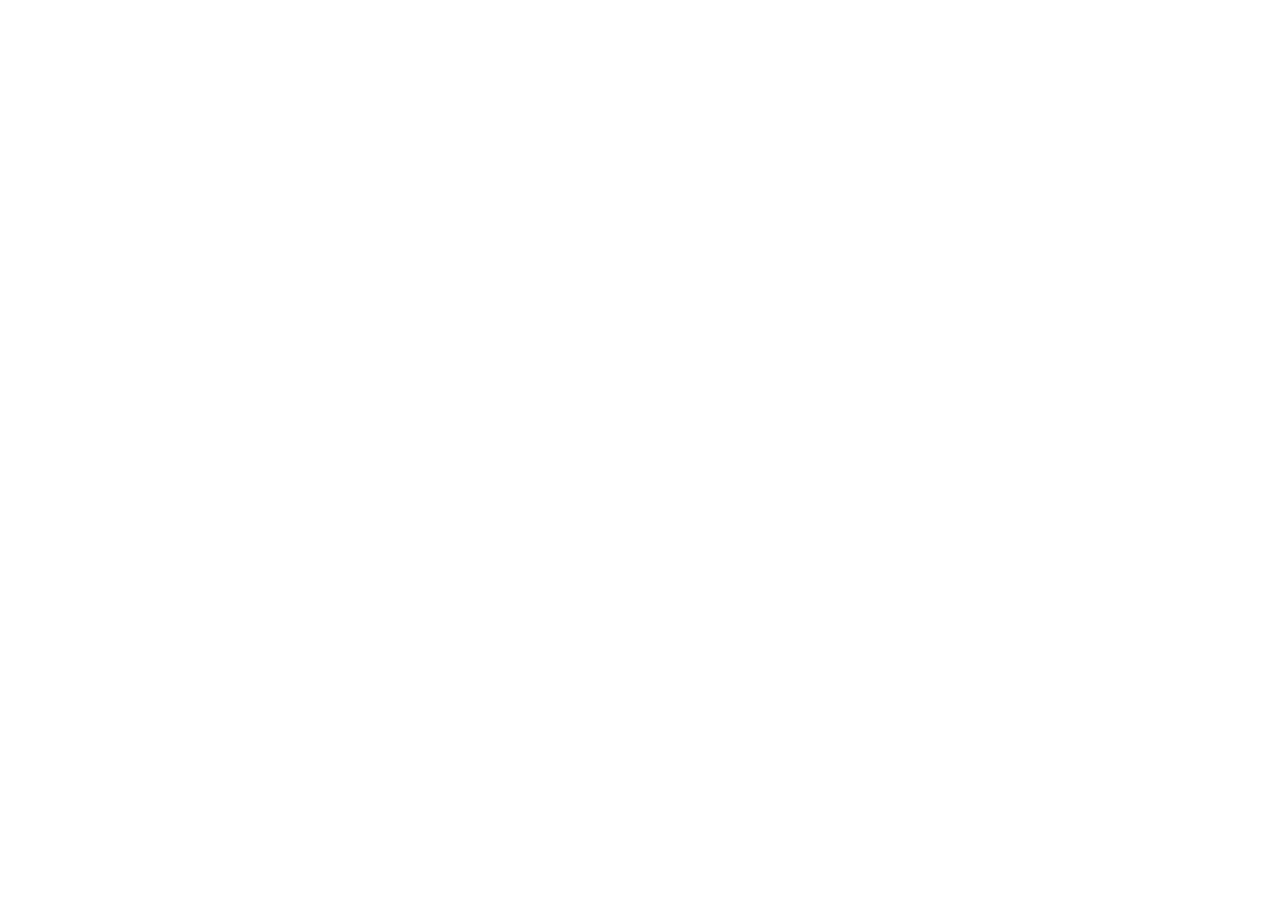
==== Pages/Games.html @ 5fd9ab2c "inital commit" ====
<!DOCTYPE html>

<html lang="en">
    <head>
        <meta charset="UTF-8">
        <meta name="viewport" content="width = device-width ,initial-scale = 1.0">
        <title>EarlyBird Home Page</title>
        <link rel="stylesheet" href="Games.css">
    </head>

    <body>
        <script src="ProjectCodeJS.js"></script>
    </body>


</html>
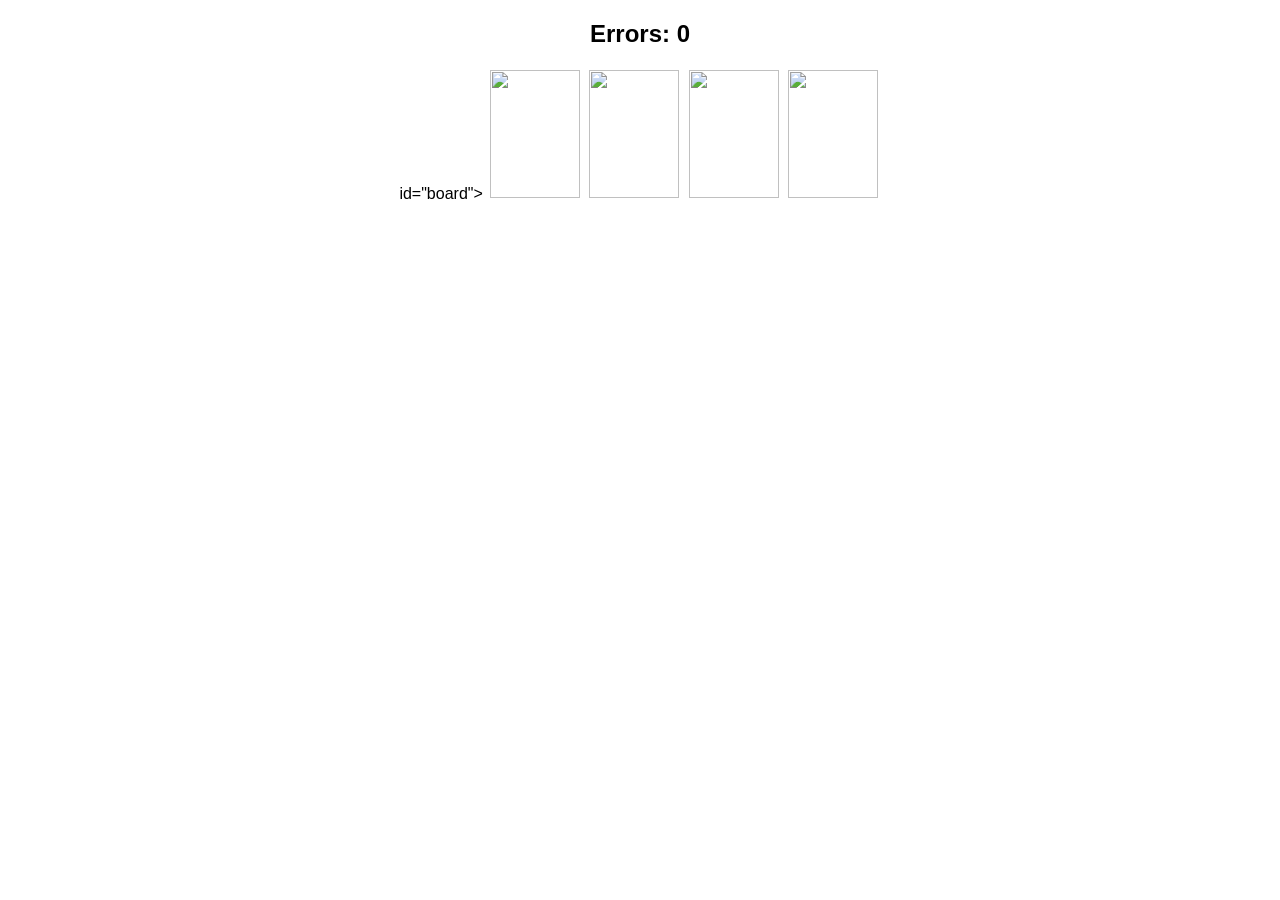
==== commit 9dc16515: "Games Code" ====
--- a/Pages/Games.html
+++ b/Pages/Games.html
@@ -1,16 +1,24 @@
 <!DOCTYPE html>
-
-<html lang="en">
+<html>
     <head>
         <meta charset="UTF-8">
-        <meta name="viewport" content="width = device-width ,initial-scale = 1.0">
-        <title>EarlyBird Home Page</title>
-        <link rel="stylesheet" href="Games.css">
+        <meta name="viewport" content="width=device-width, initial-scale=1.0">
+        <title>Pokemon Cards Match</title>
+        <link rel="stylesheet" href="../Style/Games.css">
     </head>
 
     <body>
-        <script src="ProjectCodeJS.js"></script>
+        <h2>Errors: <span id="errors">0</span></h2>
+        <div <script src="cards.js"></script>id="board">
+            <img id="0-0" class="card" src="water.jpg">
+            <img id="0-0" class="card" src="water.jpg">
+            <img id="0-0" class="card" src="water.jpg">
+            <img id="0-0" class="card" src="water.jpg">
+        </div>
+
+        <script src="../JS/Games.js"></script>
     </body>
+</html>
 
 
-</html>+  
--- a/Style/Games.css
+++ b/Style/Games.css
@@ -0,0 +1,24 @@
+ body {
+     background: url("./pokemon-bg.jpg");
+     background-size: cover;
+     font-family: arial, Helvetica, sans-serif;
+     text-align: center;
+
+     text-align: center;
+ }
+
+ #board {
+     height: 532px;
+     width: 475px;
+     margin: 0 auto;
+     display: flex;
+     flex-wrap: wrap;
+     background-color: whitesmoke;
+     boder: 10px solid lightgrey;
+ }
+
+ .card {
+     height: 128px;
+     width: 90px;
+     margin: 2.5px;
+ }
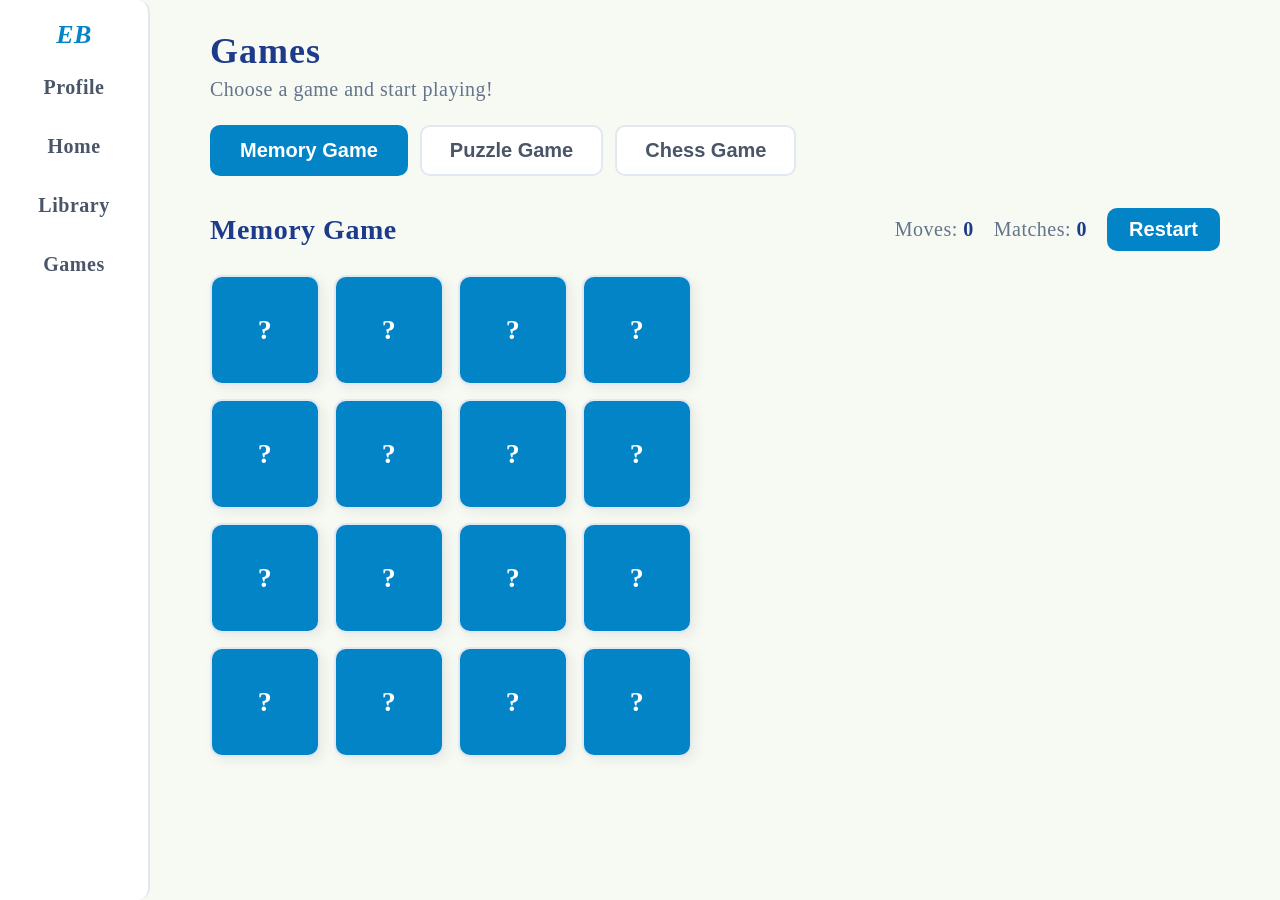
==== commit 29a3e6d9: "Half done games" ====
--- a/Pages/Games.html
+++ b/Pages/Games.html
@@ -1,24 +1,84 @@
 <!DOCTYPE html>
-<html>
+
+<html lang="en">
     <head>
         <meta charset="UTF-8">
         <meta name="viewport" content="width=device-width, initial-scale=1.0">
-        <title>Pokemon Cards Match</title>
+        <title>EarlyBird Games</title>
         <link rel="stylesheet" href="../Style/Games.css">
     </head>
 
     <body>
-        <h2>Errors: <span id="errors">0</span></h2>
-        <div <script src="cards.js"></script>id="board">
-            <img id="0-0" class="card" src="water.jpg">
-            <img id="0-0" class="card" src="water.jpg">
-            <img id="0-0" class="card" src="water.jpg">
-            <img id="0-0" class="card" src="water.jpg">
-        </div>
+        <nav class="navbar">
+            <p class="LogoName">EB</p>
+            <p class="navbaritem"><a href="Profile.html">Profile</a></p>
+            <p class="navbaritem"><a href="HomePage.html">Home</a></p>
+            <p class="navbaritem"><a href="Library.html">Library</a></p>
+            <p class="navbaritem"><a href="Games.html">Games</a></p>
+        </nav>
+
+        <main class="mainGames">
+
+            <h1 class="PageTitle">Games</h1>
+            <p class="PageSubtitle">Choose a game and start playing!</p>
+
+            <!-- Game tabs to switch between games-->
+            <div class="GameTabs">
+                <button class="TabButton active" data-game="memory">Memory Game</button> <!-- Active state so that page loads on it-->
+                <button class="TabButton" data-game="puzzle">Puzzle Game</button>
+                <button class="TabButton" data-game="chess">Chess Game</button>
+            </div>
+
+            <!-- Memory game -->
+            <section class="GamePanel active" id="game-memory">
+                <div class="GameHeader">
+                    <h2 class="GameTitle">Memory Game</h2>
+                    <div class="GameControls">
+                        <span class="GameStat">Moves: <b id="memoryMoves">0</b></span>
+                        <span class="GameStat">Matches: <b id="memoryMatches">0</b></span>
+                        <button class="ResetButton" id="memoryReset">Restart</button>
+                    </div>
+                </div>
+                <div class="MemoryGrid" id="memoryGrid"></div>
+                <div class="WinBanner" id="memoryWin">
+                    <p>You won!</p>
+                    <button class="ResetButton" id="memoryWinReset">Play Again</button>
+                </div>
+            </section>
+
+            <!-- Sliding puzzle game -->
+            <section class="GamePanel" id="game-puzzle">
+                <div class="GameHeader">
+                    <h2 class="GameTitle">Sliding Puzzle</h2>
+                    <div class="GameControls">
+                        <span class="GameStat">Moves: <b id="puzzleMoves">0</b></span>
+                        <button class="ResetButton" id="puzzleReset">Shuffle</button>
+                    </div>
+                </div>
+                <div class="PuzzleGrid" id="puzzleGrid"></div>
+                <div class="WinBanner" id="puzzleWin">
+                    <p>Puzzle solved!</p>
+                    <button class="ResetButton" id="puzzleWinReset">Play Again</button>
+                </div>
+            </section>
+
+            <!-- chess game -->
+            <section class="GamePanel" id="game-chess">
+                <div class="GameHeader">
+                    <h2 class="GameTitle">Chess</h2>
+                    <div class="GameControls">
+                        <span class="GameStat" id="chessTurn">White's turn</span>
+                        <button class="ResetButton" id="chessReset">Restart</button>
+                    </div>
+                </div>
+                <div class="ChessWrap">
+                    <div class="ChessBoard" id="chessBoard"></div>
+                </div>
+                <p class="ChessHint" id="chessStatus">Click any piece to select it, then click a square for it to move onto.</p>
+            </section>
+
+        </main>
 
         <script src="../JS/Games.js"></script>
     </body>
-</html>
-
-
-  +</html>
--- a/Style/Games.css
+++ b/Style/Games.css
@@ -1,24 +1,347 @@
- body {
-     background: url("./pokemon-bg.jpg");
-     background-size: cover;
-     font-family: arial, Helvetica, sans-serif;
-     text-align: center;
-
-     text-align: center;
- }
-
- #board {
-     height: 532px;
-     width: 475px;
-     margin: 0 auto;
-     display: flex;
-     flex-wrap: wrap;
-     background-color: whitesmoke;
-     boder: 10px solid lightgrey;
- }
-
- .card {
-     height: 128px;
-     width: 90px;
-     margin: 2.5px;
- }+/* Font and background colour*/
+* {
+    box-sizing: border-box;
+    margin: 0;
+    padding: 0;
+}
+
+body {
+    font-size: 26px;
+    letter-spacing: 0.5px;
+    background-color: #f7f9f3;
+    color: #333333;
+}
+
+/* Navbar*/
+.navbar {
+    display: flex;
+    flex-direction: column;
+    align-items: center;
+    gap: 16px;
+
+    position: fixed;
+    top: 0;
+    left: 0;
+    height: 100%;
+    width: 150px;
+    padding: 20px 10px;
+
+    background-color: #ffffff;
+    border-right: 2px solid #e2e8f0;
+    border-radius: 0 12px 12px 0;
+    z-index: 1;
+}
+
+.LogoName {
+    font-size: 26px;
+    font-style: italic;
+    font-weight: bold;
+    color: #0284c7;
+    text-align: center;
+}
+
+.navbar * { 
+    background-color: inherit; 
+}
+
+.navbaritem {
+    width: 100%;
+    text-align: center;
+}
+
+.navbaritem a {
+    display: block;
+    text-decoration: none;
+    color: #4a5568;
+    font-size: 20px;
+    font-weight: 600;
+    padding: 10px 6px;
+    border-radius: 8px;
+}
+
+.navbaritem a:hover {
+    background-color: #e0f2fe;
+    color: #0284c7;
+}
+
+/* Games */
+.mainGames {
+    margin-left: 150px; /* Space for nav*/
+    padding: 30px 60px;
+}
+
+.PageTitle {
+    font-size: 36px;
+    font-weight: bold;
+    color: #1e3a8a;
+    margin-bottom: 6px;
+    letter-spacing: 1px;
+}
+
+.PageSubtitle {
+    font-size: 20px;
+    color: #64748b;
+    margin-bottom: 24px;
+}
+
+/* Game tabs */
+.GameTabs {
+    display: flex;
+    gap: 12px;
+    margin-bottom: 32px;
+    flex-wrap: wrap;
+}
+
+.TabButton{
+    padding: 12px 28px;
+    font-size: 20px;
+    font-weight: 600;
+    border: 2px solid #e2e8f0;
+    border-radius: 10px;
+    background-color: #ffffff;
+    color: #4a5568;
+}
+
+.TabButton:hover{
+    background-color: #e0f2fe;
+    color: #0284c7;
+    border-color: #0284c7;
+}
+
+.TabButton.active {
+    background-color: #0284c7;
+    color: #ffffff;
+    border-color: #0284c7;
+}
+
+/* Game panels */
+.GamePanel {
+    display: none;
+}
+
+.GamePanel.active {
+    display: block;
+}
+
+.GameHeader {
+    display: flex;
+    justify-content: space-between;
+    align-items: center;
+    margin-bottom: 24px;
+    flex-wrap: wrap;
+    gap: 12px;
+}
+
+.GameTitle {
+    font-size: 28px;
+    font-weight: bold;
+    color: #1e3a8a;
+}
+
+.GameControls {
+    display: flex;
+    align-items: center;
+    gap: 20px;
+}
+
+.GameStat {
+    font-size: 20px;
+    color: #64748b;
+}
+
+.GameStat b {
+    color: #1e3a8a;
+}
+
+.ResetButton {
+    padding: 10px 22px;
+    font-size: 20px;
+    font-weight: 600;
+    background-color: #0284c7;
+    color: #ffffff;
+    border: none;
+    border-radius: 10px;
+    cursor: pointer;
+    transition: background-color 0.2s ease;
+}
+
+.ResetButton:hover {
+    background-color: #1e3a8a;
+}
+
+/* ── Win Banner ── */
+.WinBanner {
+    display: none;
+    align-items: center;
+    gap: 20px;
+    margin-top: 20px;
+    padding: 20px 28px;
+    background-color: #dcfce7;
+    border: 2px solid #86efac;
+    border-radius: 14px;
+    font-size: 22px;
+    font-weight: bold;
+    color: #166534;
+}
+
+.WinBanner.show {
+    display: flex;
+}
+
+/* ── MEMORY GAME ── */
+.MemoryGrid {
+    display: grid;
+    grid-template-columns: repeat(4, 110px);
+    gap: 14px;
+}
+
+.MemoryCard {
+    width: 110px;
+    height: 110px;
+    cursor: pointer;
+    perspective: 600px;
+}
+
+.MemoryCardInner {
+    width: 100%;
+    height: 100%;
+    position: relative;
+    transform-style: preserve-3d;
+    transition: transform 0.4s ease;
+    border-radius: 12px;
+}
+
+.MemoryCard.flipped .MemoryCardInner {
+    transform: rotateY(180deg);
+}
+
+.MemoryCardFront,
+.MemoryCardBack {
+    position: absolute;
+    width: 100%;
+    height: 100%;
+    backface-visibility: hidden;
+    border-radius: 12px;
+    display: flex;
+    align-items: center;
+    justify-content: center;
+    font-size: 36px;
+    font-weight: bold;
+    border: 2px solid #e2e8f0;
+    box-shadow: 4px 4px 12px rgba(0,0,0,0.06);
+}
+
+.MemoryCardFront {
+    background-color: #0284c7;
+    color: #ffffff;
+    font-size: 28px;
+}
+
+.MemoryCardBack {
+    background-color: #ffffff;
+    transform: rotateY(180deg);
+}
+
+.MemoryCard.matched .MemoryCardFront,
+.MemoryCard.matched .MemoryCardBack {
+    border-color: #86efac;
+    background-color: #dcfce7;
+}
+
+/* ── PUZZLE GAME ── */
+.PuzzleGrid {
+    display: grid;
+    grid-template-columns: repeat(3, 110px);
+    gap: 6px;
+    width: fit-content;
+}
+
+.PuzzleTile {
+    width: 110px;
+    height: 110px;
+    background-color: #0284c7;
+    color: #ffffff;
+    font-size: 32px;
+    font-weight: bold;
+    border-radius: 12px;
+    display: flex;
+    align-items: center;
+    justify-content: center;
+    cursor: pointer;
+    border: 2px solid #e2e8f0;
+    box-shadow: 4px 4px 12px rgba(0,0,0,0.06);
+    transition: transform 0.1s ease;
+    user-select: none;
+}
+
+.PuzzleTile:hover {
+    transform: scale(1.04);
+}
+
+.PuzzleTile.empty {
+    background-color: #e0f2fe;
+    border: 2px dashed #bae6fd;
+    box-shadow: none;
+    cursor: default;
+}
+
+.PuzzleTile.empty:hover {
+    transform: none;
+}
+
+/* ── CHESS GAME ── */
+.ChessWrap {
+    overflow-x: auto;
+}
+
+.ChessBoard {
+    display: grid;
+    grid-template-columns: repeat(8, 70px);
+    grid-template-rows: repeat(8, 70px);
+    border: 3px solid #1e3a8a;
+    border-radius: 4px;
+    width: fit-content;
+}
+
+.ChessSquare {
+    width: 70px;
+    height: 70px;
+    display: flex;
+    align-items: center;
+    justify-content: center;
+    font-size: 40px;
+    cursor: pointer;
+    user-select: none;
+    transition: background-color 0.15s ease;
+}
+
+.ChessSquare.light { background-color: #f0d9b5; }
+.ChessSquare.dark  { background-color: #b58863; }
+
+.ChessSquare.selected {
+    background-color: #f6f669 !important;
+}
+
+.ChessSquare.valid-move {
+    background-color: #cdd16f !important;
+}
+
+.ChessSquare.valid-move::after {
+    content: '';
+    width: 28px;
+    height: 28px;
+    border-radius: 50%;
+    background-color: rgba(0, 0, 0, 0.2);
+    display: block;
+    position: absolute;
+}
+
+.ChessSquare {
+    position: relative;
+}
+
+.ChessHint {
+    margin-top: 16px;
+    font-size: 18px;
+    color: #64748b;
+}
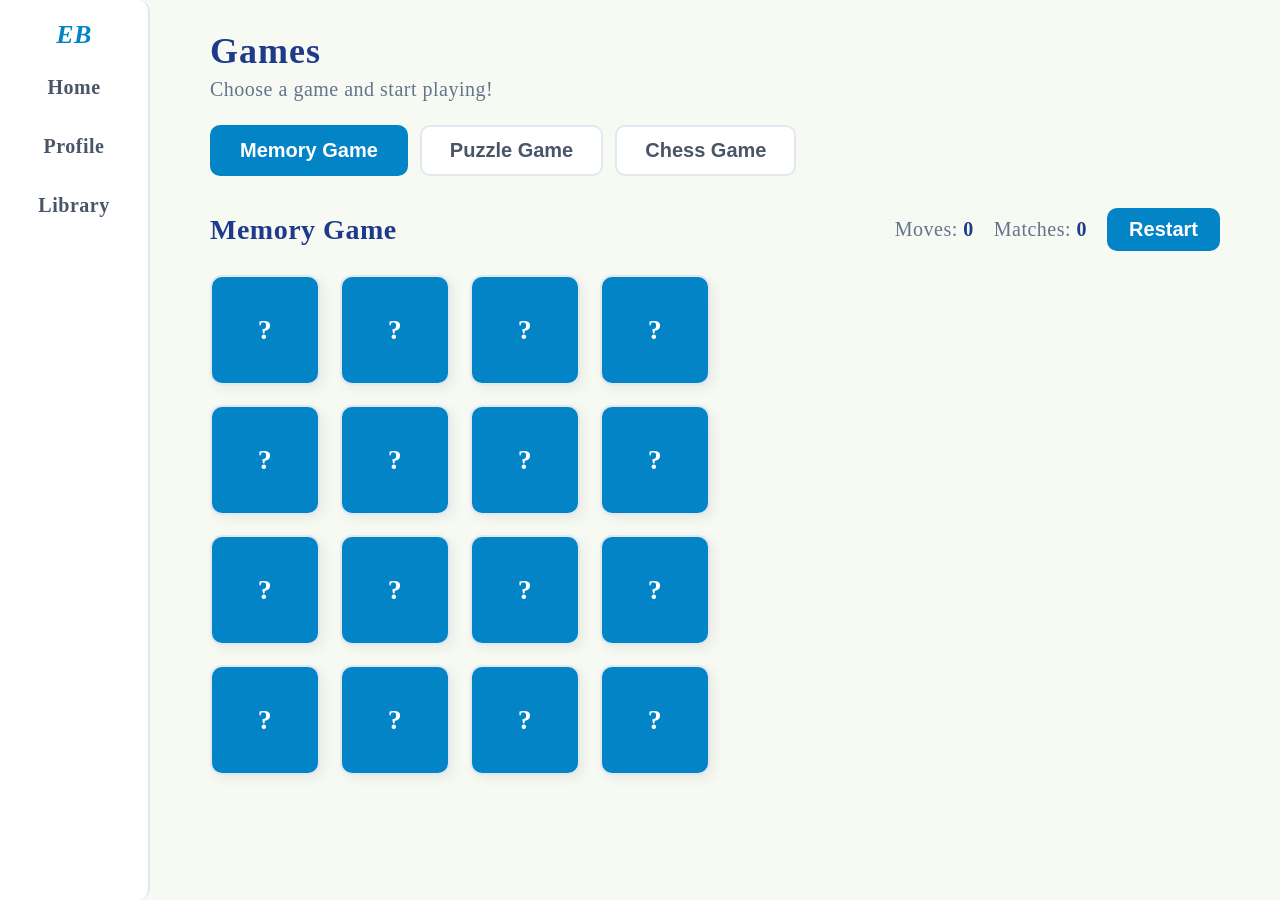
==== commit 41a39606: "Finished games code" ====
--- a/Pages/Games.html
+++ b/Pages/Games.html
@@ -11,10 +11,9 @@
     <body>
         <nav class="navbar">
             <p class="LogoName">EB</p>
+            <p class="navbaritem"><a href="HomePage.html">Home</a></p>
             <p class="navbaritem"><a href="Profile.html">Profile</a></p>
-            <p class="navbaritem"><a href="HomePage.html">Home</a></p>
             <p class="navbaritem"><a href="Library.html">Library</a></p>
-            <p class="navbaritem"><a href="Games.html">Games</a></p>
         </nav>
 
         <main class="mainGames">
@@ -75,6 +74,7 @@
                     <div class="ChessBoard" id="chessBoard"></div>
                 </div>
                 <p class="ChessHint" id="chessStatus">Click any piece to select it, then click a square for it to move onto.</p>
+                <p class="ChessTutorial">Don't know how to play chess?<a href="https://www.youtube.com/watch?v=YdnvlntAQH8" target="_blank"> Watch this video!</a></p>
             </section>
 
         </main>
--- a/Style/Games.css
+++ b/Style/Games.css
@@ -169,7 +169,7 @@
     background-color: #1e3a8a;
 }
 
-/* ── Win Banner ── */
+/* Win Banner*/
 .WinBanner {
     display: none;
     align-items: center;
@@ -188,18 +188,18 @@
     display: flex;
 }
 
-/* ── MEMORY GAME ── */
+/* Memory game */
 .MemoryGrid {
     display: grid;
     grid-template-columns: repeat(4, 110px);
-    gap: 14px;
+    cursor: pointer;
+    gap: 20px;
 }
 
 .MemoryCard {
     width: 110px;
     height: 110px;
-    cursor: pointer;
-    perspective: 600px;
+    perspective: 500px; /* Allow rotating 3D transformation props*/
 }
 
 .MemoryCardInner {
@@ -208,7 +208,7 @@
     position: relative;
     transform-style: preserve-3d;
     transition: transform 0.4s ease;
-    border-radius: 12px;
+    border-radius: 10px;
 }
 
 .MemoryCard.flipped .MemoryCardInner {
@@ -248,7 +248,7 @@
     background-color: #dcfce7;
 }
 
-/* ── PUZZLE GAME ── */
+/* PUZZLE GAME*/
 .PuzzleGrid {
     display: grid;
     grid-template-columns: repeat(3, 110px);
@@ -256,7 +256,7 @@
     width: fit-content;
 }
 
-.PuzzleTile {
+.PuzzleTile{
     width: 110px;
     height: 110px;
     background-color: #0284c7;
@@ -274,7 +274,7 @@
     user-select: none;
 }
 
-.PuzzleTile:hover {
+.PuzzleTile:hover{
     transform: scale(1.04);
 }
 
@@ -289,7 +289,7 @@
     transform: none;
 }
 
-/* ── CHESS GAME ── */
+/* CHESS GAME */
 .ChessWrap {
     overflow-x: auto;
 }
@@ -340,8 +340,19 @@
     position: relative;
 }
 
-.ChessHint {
+.ChessHint{
     margin-top: 16px;
     font-size: 18px;
     color: #64748b;
+}
+
+.ChessTutorial {
+    margin-top: 16px;
+    font-size: 18px;
+    color: #64748b;
+}
+
+.ChessTutorial a{
+    text-decoration: none;
+    color: #0d3f85;
 }
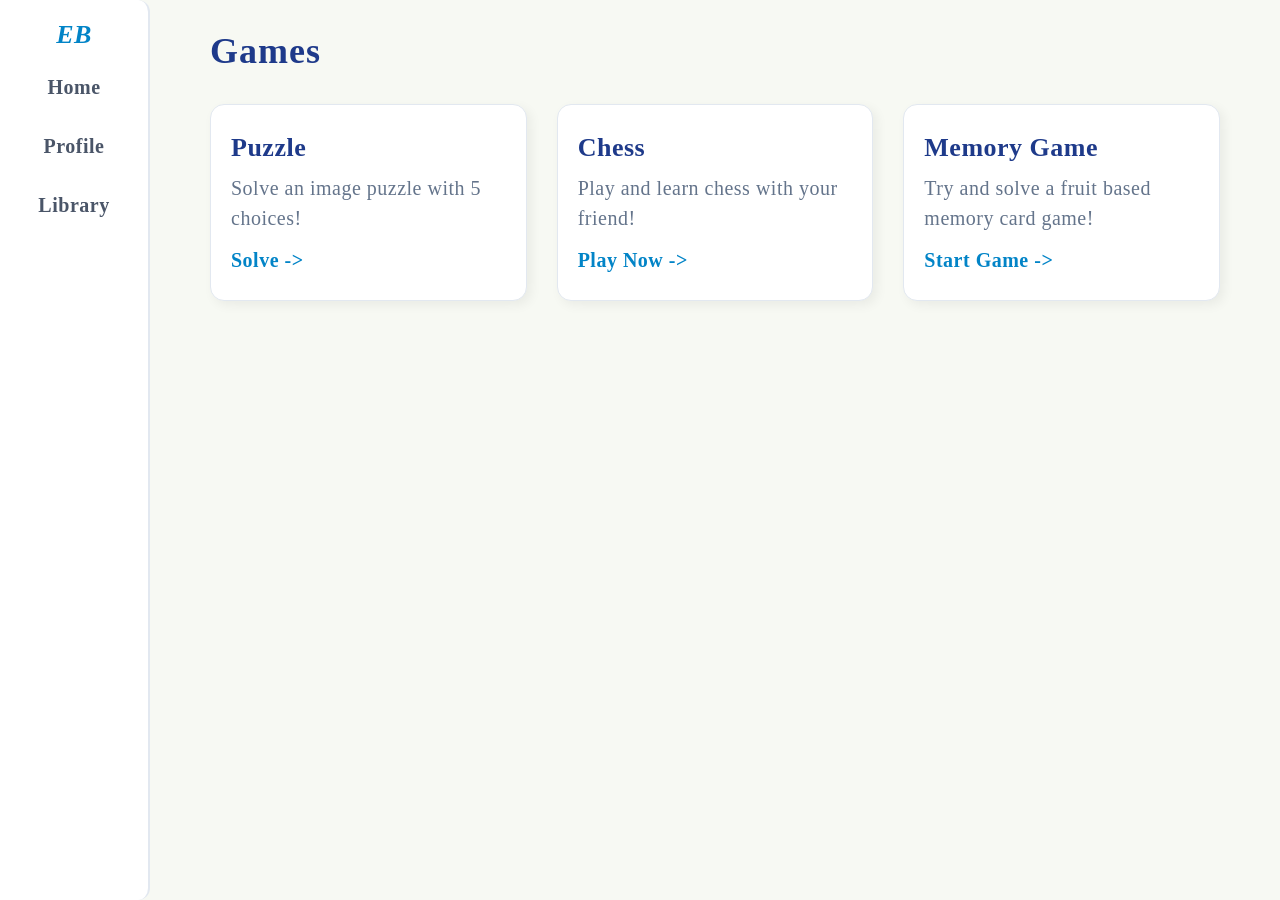
==== commit 4d657634: "Created and coded the puzzle and chess game" ====
--- a/Pages/Games.html
+++ b/Pages/Games.html
@@ -16,66 +16,34 @@
             <p class="navbaritem"><a href="Library.html">Library</a></p>
         </nav>
 
-        <main class="mainGames">
+        <main class="GamesHome">
 
-            <h1 class="PageTitle">Games</h1>
-            <p class="PageSubtitle">Choose a game and start playing!</p>
+            <h1 class="Games">Games</h1>
 
-            <!-- Game tabs to switch between games-->
-            <div class="GameTabs">
-                <button class="TabButton active" data-game="memory">Memory Game</button> <!-- Active state so that page loads on it-->
-                <button class="TabButton" data-game="puzzle">Puzzle Game</button>
-                <button class="TabButton" data-game="chess">Chess Game</button>
+            <div class="BoxGrid">
+
+                <section class="Box">
+                    <!-- Goes to Puzzle -->
+                    <h2 class="BoxTitle">Puzzle</h2>
+                    <p class="BoxDescription">Solve an image puzzle with 5 choices!</p>
+                    <a href="Puzzle.html" class="BoxLink">Solve -></a>
+                </section>
+
+                <section class="Box">
+                    <!-- Goes to Chess -->
+                    <h2 class="BoxTitle">Chess</h2>
+                    <p class="BoxDescription">Play and learn chess with your friend! </p>
+                    <a href="Chess.html" class="BoxLink">Play Now -></a>
+                </section>
+
+                <section class="Box">
+                    <!-- Goes to Memory game-->
+                    <h2 class="BoxTitle">Memory Game</h2>
+                    <p class="BoxDescription">Try and solve a fruit based memory card game!</p>
+                    <a href="Memory.html" class="BoxLink">Start Game -></a>
+                </section>
+
             </div>
-
-            <!-- Memory game -->
-            <section class="GamePanel active" id="game-memory">
-                <div class="GameHeader">
-                    <h2 class="GameTitle">Memory Game</h2>
-                    <div class="GameControls">
-                        <span class="GameStat">Moves: <b id="memoryMoves">0</b></span>
-                        <span class="GameStat">Matches: <b id="memoryMatches">0</b></span>
-                        <button class="ResetButton" id="memoryReset">Restart</button>
-                    </div>
-                </div>
-                <div class="MemoryGrid" id="memoryGrid"></div>
-                <div class="WinBanner" id="memoryWin">
-                    <p>You won!</p>
-                    <button class="ResetButton" id="memoryWinReset">Play Again</button>
-                </div>
-            </section>
-
-            <!-- Sliding puzzle game -->
-            <section class="GamePanel" id="game-puzzle">
-                <div class="GameHeader">
-                    <h2 class="GameTitle">Sliding Puzzle</h2>
-                    <div class="GameControls">
-                        <span class="GameStat">Moves: <b id="puzzleMoves">0</b></span>
-                        <button class="ResetButton" id="puzzleReset">Shuffle</button>
-                    </div>
-                </div>
-                <div class="PuzzleGrid" id="puzzleGrid"></div>
-                <div class="WinBanner" id="puzzleWin">
-                    <p>Puzzle solved!</p>
-                    <button class="ResetButton" id="puzzleWinReset">Play Again</button>
-                </div>
-            </section>
-
-            <!-- chess game -->
-            <section class="GamePanel" id="game-chess">
-                <div class="GameHeader">
-                    <h2 class="GameTitle">Chess</h2>
-                    <div class="GameControls">
-                        <span class="GameStat" id="chessTurn">White's turn</span>
-                        <button class="ResetButton" id="chessReset">Restart</button>
-                    </div>
-                </div>
-                <div class="ChessWrap">
-                    <div class="ChessBoard" id="chessBoard"></div>
-                </div>
-                <p class="ChessHint" id="chessStatus">Click any piece to select it, then click a square for it to move onto.</p>
-                <p class="ChessTutorial">Don't know how to play chess?<a href="https://www.youtube.com/watch?v=YdnvlntAQH8" target="_blank"> Watch this video!</a></p>
-            </section>
 
         </main>
 
--- a/Style/Games.css
+++ b/Style/Games.css
@@ -64,295 +64,75 @@
     color: #0284c7;
 }
 
-/* Games */
-.mainGames {
-    margin-left: 150px; /* Space for nav*/
+/* Main Content */
+.GamesHome{
+    margin-left: 150px; /* Space for navbar*/
     padding: 30px 60px;
 }
-
-.PageTitle {
+ 
+.Games {
     font-size: 36px;
     font-weight: bold;
     color: #1e3a8a;
-    margin-bottom: 6px;
+    margin-bottom: 32px;
     letter-spacing: 1px;
 }
-
-.PageSubtitle {
-    font-size: 20px;
-    color: #64748b;
-    margin-bottom: 24px;
+ 
+/* Grid for the boxes */
+.BoxGrid {
+    display: grid;
+    grid-template-columns: repeat(auto-fill, minmax(300px, 1fr));
+    gap: 30px;
 }
-
-/* Game tabs */
-.GameTabs {
+ 
+/* Individual Boxseses */
+.Box {
+    background-color: #ffffff;
+    border: 1.5px solid #e2e8f0;
+    border-radius: 14px;
+    box-shadow: 4px 4px 12px rgba(0, 0, 0, 0.06);
+    padding: 28px 20px;
+ 
     display: flex;
-    gap: 12px;
-    margin-bottom: 32px;
-    flex-wrap: wrap;
+    flex-direction: column;
+    align-items: flex-start;
+    gap: 10px;
+ 
+    transition: transform 0.2s ease, box-shadow 0.2s ease; /* Trans for hover tings */
 }
-
-.TabButton{
-    padding: 12px 28px;
-    font-size: 20px;
-    font-weight: 600;
-    border: 2px solid #e2e8f0;
-    border-radius: 10px;
-    background-color: #ffffff;
-    color: #4a5568;
+ 
+.Box:hover {
+    transform: translateY(-4px); /* Shifts box upwards by 4px in the y-axis classic*/
+    box-shadow: 6px 8px 15px rgba(0, 0, 0, 0.1);
 }
-
-.TabButton:hover{
-    background-color: #e0f2fe;
-    color: #0284c7;
-    border-color: #0284c7;
+ 
+.BoxIcon {
+    font-size: 32px;
+    line-height: 1;
 }
-
-.TabButton.active {
-    background-color: #0284c7;
-    color: #ffffff;
-    border-color: #0284c7;
-}
-
-/* Game panels */
-.GamePanel {
-    display: none;
-}
-
-.GamePanel.active {
-    display: block;
-}
-
-.GameHeader {
-    display: flex;
-    justify-content: space-between;
-    align-items: center;
-    margin-bottom: 24px;
-    flex-wrap: wrap;
-    gap: 12px;
-}
-
-.GameTitle {
-    font-size: 28px;
+ 
+.BoxTitle {
+    font-size: 26px;
     font-weight: bold;
     color: #1e3a8a;
 }
-
-.GameControls {
-    display: flex;
-    align-items: center;
-    gap: 20px;
-}
-
-.GameStat {
+ 
+.BoxDescription {
     font-size: 20px;
     color: #64748b;
+    line-height: 1.5; /* Look fancy */
+    flex: 1; /* Take whole space */
 }
-
-.GameStat b {
+ 
+.BoxLink {
+    display: inline-block;
+    margin-top: 6px;
+    font-size: 20px;
+    font-weight: bold;
+    color: #0284c7;
+    text-decoration: none;
+}
+ 
+.BoxLink:hover {
     color: #1e3a8a;
-}
-
-.ResetButton {
-    padding: 10px 22px;
-    font-size: 20px;
-    font-weight: 600;
-    background-color: #0284c7;
-    color: #ffffff;
-    border: none;
-    border-radius: 10px;
-    cursor: pointer;
-    transition: background-color 0.2s ease;
-}
-
-.ResetButton:hover {
-    background-color: #1e3a8a;
-}
-
-/* Win Banner*/
-.WinBanner {
-    display: none;
-    align-items: center;
-    gap: 20px;
-    margin-top: 20px;
-    padding: 20px 28px;
-    background-color: #dcfce7;
-    border: 2px solid #86efac;
-    border-radius: 14px;
-    font-size: 22px;
-    font-weight: bold;
-    color: #166534;
-}
-
-.WinBanner.show {
-    display: flex;
-}
-
-/* Memory game */
-.MemoryGrid {
-    display: grid;
-    grid-template-columns: repeat(4, 110px);
-    cursor: pointer;
-    gap: 20px;
-}
-
-.MemoryCard {
-    width: 110px;
-    height: 110px;
-    perspective: 500px; /* Allow rotating 3D transformation props*/
-}
-
-.MemoryCardInner {
-    width: 100%;
-    height: 100%;
-    position: relative;
-    transform-style: preserve-3d;
-    transition: transform 0.4s ease;
-    border-radius: 10px;
-}
-
-.MemoryCard.flipped .MemoryCardInner {
-    transform: rotateY(180deg);
-}
-
-.MemoryCardFront,
-.MemoryCardBack {
-    position: absolute;
-    width: 100%;
-    height: 100%;
-    backface-visibility: hidden;
-    border-radius: 12px;
-    display: flex;
-    align-items: center;
-    justify-content: center;
-    font-size: 36px;
-    font-weight: bold;
-    border: 2px solid #e2e8f0;
-    box-shadow: 4px 4px 12px rgba(0,0,0,0.06);
-}
-
-.MemoryCardFront {
-    background-color: #0284c7;
-    color: #ffffff;
-    font-size: 28px;
-}
-
-.MemoryCardBack {
-    background-color: #ffffff;
-    transform: rotateY(180deg);
-}
-
-.MemoryCard.matched .MemoryCardFront,
-.MemoryCard.matched .MemoryCardBack {
-    border-color: #86efac;
-    background-color: #dcfce7;
-}
-
-/* PUZZLE GAME*/
-.PuzzleGrid {
-    display: grid;
-    grid-template-columns: repeat(3, 110px);
-    gap: 6px;
-    width: fit-content;
-}
-
-.PuzzleTile{
-    width: 110px;
-    height: 110px;
-    background-color: #0284c7;
-    color: #ffffff;
-    font-size: 32px;
-    font-weight: bold;
-    border-radius: 12px;
-    display: flex;
-    align-items: center;
-    justify-content: center;
-    cursor: pointer;
-    border: 2px solid #e2e8f0;
-    box-shadow: 4px 4px 12px rgba(0,0,0,0.06);
-    transition: transform 0.1s ease;
-    user-select: none;
-}
-
-.PuzzleTile:hover{
-    transform: scale(1.04);
-}
-
-.PuzzleTile.empty {
-    background-color: #e0f2fe;
-    border: 2px dashed #bae6fd;
-    box-shadow: none;
-    cursor: default;
-}
-
-.PuzzleTile.empty:hover {
-    transform: none;
-}
-
-/* CHESS GAME */
-.ChessWrap {
-    overflow-x: auto;
-}
-
-.ChessBoard {
-    display: grid;
-    grid-template-columns: repeat(8, 70px);
-    grid-template-rows: repeat(8, 70px);
-    border: 3px solid #1e3a8a;
-    border-radius: 4px;
-    width: fit-content;
-}
-
-.ChessSquare {
-    width: 70px;
-    height: 70px;
-    display: flex;
-    align-items: center;
-    justify-content: center;
-    font-size: 40px;
-    cursor: pointer;
-    user-select: none;
-    transition: background-color 0.15s ease;
-}
-
-.ChessSquare.light { background-color: #f0d9b5; }
-.ChessSquare.dark  { background-color: #b58863; }
-
-.ChessSquare.selected {
-    background-color: #f6f669 !important;
-}
-
-.ChessSquare.valid-move {
-    background-color: #cdd16f !important;
-}
-
-.ChessSquare.valid-move::after {
-    content: '';
-    width: 28px;
-    height: 28px;
-    border-radius: 50%;
-    background-color: rgba(0, 0, 0, 0.2);
-    display: block;
-    position: absolute;
-}
-
-.ChessSquare {
-    position: relative;
-}
-
-.ChessHint{
-    margin-top: 16px;
-    font-size: 18px;
-    color: #64748b;
-}
-
-.ChessTutorial {
-    margin-top: 16px;
-    font-size: 18px;
-    color: #64748b;
-}
-
-.ChessTutorial a{
-    text-decoration: none;
-    color: #0d3f85;
 }
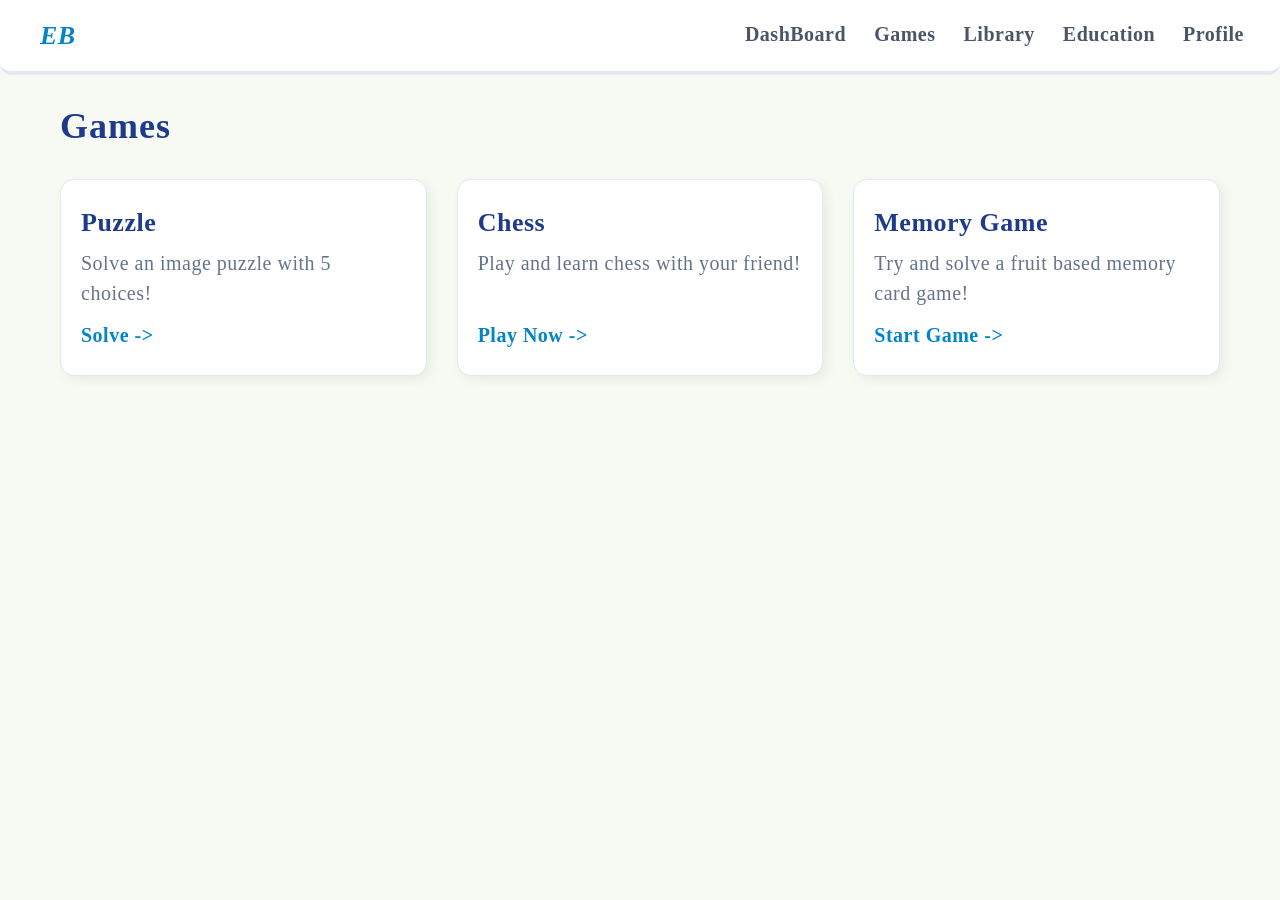
==== commit 665a834d: "Changed navbar, and added educational section" ====
--- a/Pages/Games.html
+++ b/Pages/Games.html
@@ -10,10 +10,16 @@
 
     <body>
         <nav class="navbar">
+            <div class="nav-left">
             <p class="LogoName">EB</p>
-            <p class="navbaritem"><a href="HomePage.html">Home</a></p>
-            <p class="navbaritem"><a href="Profile.html">Profile</a></p>
-            <p class="navbaritem"><a href="Library.html">Library</a></p>
+            </div>
+            <div class="nav-right">
+            <p class="navbaritem" id="profile"><a href="HomePage.html">DashBoard</a></p>
+            <p class="navbaritem" id="games"><a href="Games.html">Games</a></p>
+            <p class="navbaritem" id="library"><a href="Library.html">Library</a></p>
+            <p class="navbaritem" id="games"><a href="Educational.html">Education</a></p>
+            <p class="navbaritem" id="profile"><a href="Profile.html">Profile</a></p>
+            </div>
         </nav>
 
         <main class="GamesHome">
--- a/Style/Games.css
+++ b/Style/Games.css
@@ -15,42 +15,47 @@
 /* Navbar*/
 .navbar {
     display: flex;
-    flex-direction: column;
-    align-items: center;
+    flex-direction: row;
+    justify-content: space-between;
     gap: 16px;
 
     position: fixed;
     top: 0;
     left: 0;
-    height: 100%;
-    width: 150px;
+    height: 75px;
+    width: 100%;
     padding: 20px 10px;
-
+ 
     background-color: #ffffff;
-    border-right: 2px solid #e2e8f0;
-    border-radius: 0 12px 12px 0;
+    border-bottom: 4px solid #e2e8f0;
+    border-radius: 0 0 12px 12px;
     z-index: 1;
 }
-
-.LogoName {
+ 
+.LogoName{
     font-size: 26px;
     font-style: italic;
     font-weight: bold;
     color: #0284c7;
     text-align: center;
+
+    margin-left: 30px;
 }
+ 
+.navbar *{
+    background-color: inherit;
+}
+ 
+.navbaritem{
+    height: 100%;
+    text-align: center;
 
-.navbar * { 
-    background-color: inherit; 
+    margin-bottom: 15px;
 }
-
-.navbaritem {
-    width: 100%;
-    text-align: center;
-}
-
-.navbaritem a {
-    display: block;
+ 
+.navbaritem a{
+    display: flex;
+    flex-direction: row;
     text-decoration: none;
     color: #4a5568;
     font-size: 20px;
@@ -58,15 +63,22 @@
     padding: 10px 6px;
     border-radius: 8px;
 }
-
-.navbaritem a:hover {
+ 
+.navbaritem a:hover{
     background-color: #e0f2fe;
     color: #0284c7;
 }
 
+.nav-left, .nav-right {
+    display: flex;
+    align-items: center;
+    gap: 16px;
+    margin-right: 20px;
+}
+
 /* Main Content */
 .GamesHome{
-    margin-left: 150px; /* Space for navbar*/
+    margin-top: 75px; /* Space for navbar*/
     padding: 30px 60px;
 }
  
